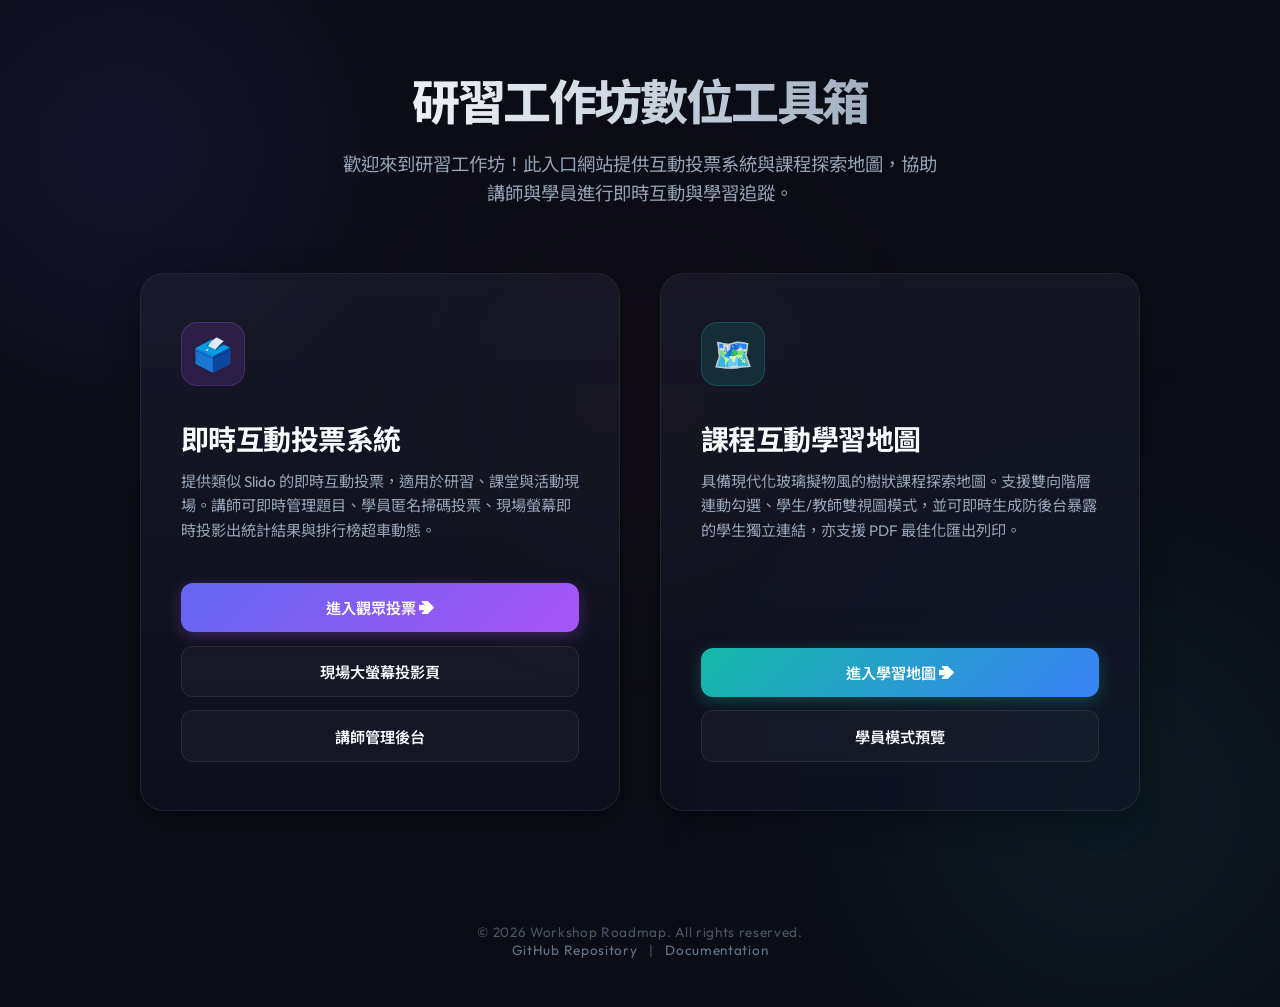
==== index.html @ 25310580 "style: align vote pages (adm, poll, output) with learningmap glassmorphism design" ====
<!DOCTYPE html>
<html lang="zh-TW">
<head>
  <meta charset="UTF-8">
  <meta name="viewport" content="width=device-width, initial-scale=1.0">
  <title>工作坊專案入口網 (Roadmap Portal)</title>
  <meta name="description" content="工作坊專案數位工具箱入口網，包含即時互動投票系統與研習課程學習地圖。">
  
  <!-- Google Fonts: Outfit & Noto Sans TC -->
  <link rel="preconnect" href="https://fonts.googleapis.com">
  <link rel="preconnect" href="https://fonts.gstatic.com" crossorigin>
  <link href="https://fonts.googleapis.com/css2?family=Noto+Sans+TC:wght@400;500;700;800&family=Outfit:wght@400;600;700;800&display=swap" rel="stylesheet">
  
  <!-- Custom Portal CSS -->
  <link rel="stylesheet" href="portal.css">
</head>
<body>

  <!-- Dynamic Animated Background Blobs -->
  <div class="background-blobs">
    <div class="blob blob-1"></div>
    <div class="blob blob-2"></div>
    <div class="blob blob-3"></div>
  </div>

  <main class="container">
    <!-- Header Section -->
    <header>
      <h1 id="portal-title">研習工作坊數位工具箱</h1>
      <p class="subtitle">歡迎來到研習工作坊！此入口網站提供互動投票系統與課程探索地圖，協助講師與學員進行即時互動與學習追蹤。</p>
    </header>

    <!-- Project Cards Grid -->
    <section class="portal-grid" aria-labelledby="portal-title">
      
      <!-- Card 1: Vote Project -->
      <article class="portal-card vote-card" id="card-vote">
        <div class="card-icon">🗳️</div>
        <h2>即時互動投票系統</h2>
        <p>提供類似 Slido 的即時互動投票，適用於研習、課堂與活動現場。講師可即時管理題目、學員匿名掃碼投票、現場螢幕即時投影出統計結果與排行榜超車動態。</p>
        
        <div class="actions">
          <a href="vote/poll/" class="btn btn-primary" id="link-vote-poll">
            進入觀眾投票 ➔
          </a>
          <a href="vote/output/" class="btn btn-secondary" id="link-vote-output">
            現場大螢幕投影頁
          </a>
          <a href="vote/adm/" class="btn btn-secondary" id="link-vote-admin">
            講師管理後台
          </a>
        </div>
      </article>

      <!-- Card 2: Learning Map Project -->
      <article class="portal-card map-card" id="card-learningmap">
        <div class="card-icon">🗺️</div>
        <h2>課程互動學習地圖</h2>
        <p>具備現代化玻璃擬物風的樹狀課程探索地圖。支援雙向階層連動勾選、學生/教師雙視圖模式，並可即時生成防後台暴露的學生獨立連結，亦支援 PDF 最佳化匯出列印。</p>
        
        <div class="actions">
          <a href="learningmap/index.html" class="btn btn-primary" id="link-map-main">
            進入學習地圖 ➔
          </a>
          <a href="learningmap/index.html?view=student" class="btn btn-secondary" id="link-map-student">
            學員模式預覽
          </a>
        </div>
      </article>

    </section>
  </main>

  <!-- Footer Section -->
  <footer>
    <p>© 2026 Workshop Roadmap. All rights reserved.</p>
    <p>
      <a href="https://github.com/panggihsieh/roadmap" target="_blank" rel="noopener noreferrer" id="link-github-repo">GitHub Repository</a>
      |
      <a href="README.md" target="_blank" id="link-readme">Documentation</a>
    </p>
  </footer>

</body>
</html>
---- portal.css ----
/* Reset & Box Sizing */
*, *::before, *::after {
  box-sizing: border-box;
  margin: 0;
  padding: 0;
}

/* Custom Properties / Design Tokens */
:root {
  --font-family: 'Outfit', 'Noto Sans TC', -apple-system, BlinkMacSystemFont, "Segoe UI", Roboto, Helvetica, Arial, sans-serif;
  --bg-color: #0b0c15;
  --card-bg: rgba(18, 20, 38, 0.45);
  --card-border: rgba(255, 255, 255, 0.08);
  --text-primary: #f8fafc;
  --text-secondary: #94a3b8;
  
  --primary-glow: radial-gradient(circle, rgba(139, 92, 246, 0.15) 0%, rgba(0, 0, 0, 0) 70%);
  --secondary-glow: radial-gradient(circle, rgba(20, 184, 166, 0.15) 0%, rgba(0, 0, 0, 0) 70%);
  
  /* Vote Accent */
  --vote-gradient: linear-gradient(135deg, #6366f1 0%, #a855f7 100%);
  --vote-border-hover: rgba(168, 85, 247, 0.4);
  
  /* Learning Map Accent */
  --map-gradient: linear-gradient(135deg, #14b8a6 0%, #3b82f6 100%);
  --map-border-hover: rgba(20, 184, 166, 0.4);
}

/* Base Body Styles */
body {
  font-family: var(--font-family);
  background-color: var(--bg-color);
  color: var(--text-primary);
  min-height: 100vh;
  display: flex;
  flex-direction: column;
  justify-content: space-between;
  overflow-x: hidden;
  position: relative;
}

/* Background Animated Blobs */
.background-blobs {
  position: absolute;
  top: 0;
  left: 0;
  right: 0;
  bottom: 0;
  z-index: -1;
  overflow: hidden;
}

.blob {
  position: absolute;
  border-radius: 50%;
  filter: blur(120px);
  opacity: 0.6;
  animation: float 20s infinite alternate ease-in-out;
}

.blob-1 {
  width: 500px;
  height: 500px;
  background: radial-gradient(circle, rgba(99, 102, 241, 0.25) 0%, rgba(168, 85, 247, 0.05) 70%);
  top: -10%;
  left: -10%;
  animation-duration: 25s;
}

.blob-2 {
  width: 600px;
  height: 600px;
  background: radial-gradient(circle, rgba(20, 184, 166, 0.2) 0%, rgba(59, 130, 246, 0.05) 70%);
  bottom: -10%;
  right: -10%;
  animation-duration: 30s;
  animation-delay: -5s;
}

.blob-3 {
  width: 400px;
  height: 400px;
  background: radial-gradient(circle, rgba(236, 72, 153, 0.15) 0%, rgba(0, 0, 0, 0) 70%);
  top: 40%;
  left: 50%;
  transform: translate(-50%, -50%);
  animation-duration: 20s;
  animation-delay: -10s;
}

@keyframes float {
  0% {
    transform: translate(0, 0) scale(1);
  }
  50% {
    transform: translate(40px, -60px) scale(1.1);
  }
  100% {
    transform: translate(-20px, 30px) scale(0.95);
  }
}

/* Layout Container */
.container {
  max-width: 1200px;
  width: 100%;
  margin: 0 auto;
  padding: 4rem 2rem;
  flex-grow: 1;
  display: flex;
  flex-direction: column;
  justify-content: center;
  align-items: center;
}

/* Header / Title Section */
header {
  text-align: center;
  margin-bottom: 4rem;
  opacity: 0;
  animation: fadeInDown 0.8s forwards ease-out;
}

h1 {
  font-size: 3rem;
  font-weight: 800;
  letter-spacing: -0.05em;
  margin-bottom: 1rem;
  background: linear-gradient(to right, #f8fafc, #cbd5e1, #94a3b8);
  -webkit-background-clip: text;
  -webkit-text-fill-color: transparent;
  background-clip: text;
}

.subtitle {
  font-size: 1.15rem;
  color: var(--text-secondary);
  max-width: 600px;
  margin: 0 auto;
  line-height: 1.6;
}

/* Main Grid Layout */
.portal-grid {
  display: grid;
  grid-template-columns: repeat(2, 1fr);
  gap: 2.5rem;
  width: 100%;
  max-width: 1000px;
  opacity: 0;
  animation: fadeInUp 0.8s 0.2s forwards ease-out;
}

/* Premium Card Design */
.portal-card {
  background: var(--card-bg);
  border: 1px solid var(--card-border);
  border-radius: 24px;
  padding: 3rem 2.5rem;
  display: flex;
  flex-direction: column;
  justify-content: space-between;
  backdrop-filter: blur(20px);
  -webkit-backdrop-filter: blur(20px);
  box-shadow: 0 8px 32px 0 rgba(0, 0, 0, 0.3);
  transition: all 0.4s cubic-bezier(0.16, 1, 0.3, 1);
  position: relative;
  overflow: hidden;
}

.portal-card::before {
  content: '';
  position: absolute;
  top: 0;
  left: 0;
  width: 100%;
  height: 100%;
  background: linear-gradient(180deg, rgba(255, 255, 255, 0.03) 0%, rgba(255, 255, 255, 0) 100%);
  pointer-events: none;
}

/* Card Hover Animations & Shadows */
.portal-card:hover {
  transform: translateY(-6px);
  box-shadow: 0 20px 40px rgba(0, 0, 0, 0.4);
}

.portal-card.vote-card:hover {
  border-color: var(--vote-border-hover);
  box-shadow: 0 0 40px rgba(168, 85, 247, 0.15), 0 20px 40px rgba(0, 0, 0, 0.4);
}

.portal-card.map-card:hover {
  border-color: var(--map-border-hover);
  box-shadow: 0 0 40px rgba(20, 184, 166, 0.15), 0 20px 40px rgba(0, 0, 0, 0.4);
}

/* Card Content Details */
.card-icon {
  width: 64px;
  height: 64px;
  border-radius: 16px;
  display: flex;
  align-items: center;
  justify-content: center;
  font-size: 2rem;
  margin-bottom: 2rem;
  position: relative;
}

.vote-card .card-icon {
  background: rgba(168, 85, 247, 0.15);
  border: 1px solid rgba(168, 85, 247, 0.25);
  color: #c084fc;
}

.map-card .card-icon {
  background: rgba(20, 184, 166, 0.15);
  border: 1px solid rgba(20, 184, 166, 0.25);
  color: #2dd4bf;
}

.portal-card h2 {
  font-size: 1.75rem;
  font-weight: 700;
  margin-bottom: 0.75rem;
  letter-spacing: -0.02em;
}

.portal-card p {
  color: var(--text-secondary);
  font-size: 0.95rem;
  line-height: 1.6;
  margin-bottom: 2.5rem;
}

/* Button & Action Link Styling */
.actions {
  display: flex;
  flex-direction: column;
  gap: 0.85rem;
  margin-top: auto;
}

.btn {
  display: inline-flex;
  align-items: center;
  justify-content: center;
  padding: 0.85rem 1.5rem;
  border-radius: 12px;
  font-size: 0.95rem;
  font-weight: 600;
  text-decoration: none;
  transition: all 0.2s ease-in-out;
  cursor: pointer;
}

/* Primary Button Styling */
.btn-primary {
  color: #fff;
  border: none;
  position: relative;
  overflow: hidden;
}

.vote-card .btn-primary {
  background: var(--vote-gradient);
  box-shadow: 0 4px 15px rgba(168, 85, 247, 0.3);
}

.vote-card .btn-primary:hover {
  box-shadow: 0 6px 20px rgba(168, 85, 247, 0.5);
  transform: translateY(-1px);
}

.map-card .btn-primary {
  background: var(--map-gradient);
  box-shadow: 0 4px 15px rgba(20, 184, 166, 0.3);
}

.map-card .btn-primary:hover {
  box-shadow: 0 6px 20px rgba(20, 184, 166, 0.5);
  transform: translateY(-1px);
}

/* Secondary Button Styling */
.btn-secondary {
  background: rgba(255, 255, 255, 0.03);
  border: 1px solid rgba(255, 255, 255, 0.08);
  color: var(--text-primary);
}

.btn-secondary:hover {
  background: rgba(255, 255, 255, 0.08);
  border-color: rgba(255, 255, 255, 0.15);
  color: #fff;
}

.vote-card .btn-secondary:hover {
  border-color: rgba(168, 85, 247, 0.3);
  color: #e9d5ff;
}

.map-card .btn-secondary:hover {
  border-color: rgba(20, 184, 166, 0.3);
  color: #ccfbf1;
}

/* Footer Section */
footer {
  text-align: center;
  padding: 3rem 1.5rem;
  color: #475569;
  font-size: 0.85rem;
  letter-spacing: 0.05em;
  opacity: 0;
  animation: fadeIn 1s 0.5s forwards ease-in;
}

footer a {
  color: #64748b;
  text-decoration: none;
  margin: 0 0.5rem;
  transition: color 0.2s ease;
}

footer a:hover {
  color: var(--text-secondary);
}

/* Animation Keyframes */
@keyframes fadeInDown {
  from {
    opacity: 0;
    transform: translateY(-20px);
  }
  to {
    opacity: 1;
    transform: translateY(0);
  }
}

@keyframes fadeInUp {
  from {
    opacity: 0;
    transform: translateY(20px);
  }
  to {
    opacity: 1;
    transform: translateY(0);
  }
}

@keyframes fadeIn {
  from { opacity: 0; }
  to { opacity: 1; }
}

/* Responsive Styles */
@media (max-width: 768px) {
  h1 {
    font-size: 2.25rem;
  }
  
  .container {
    padding: 3rem 1.5rem;
  }
  
  .portal-grid {
    grid-template-columns: 1fr;
    gap: 2rem;
  }
  
  .portal-card {
    padding: 2.25rem 1.75rem;
  }
}
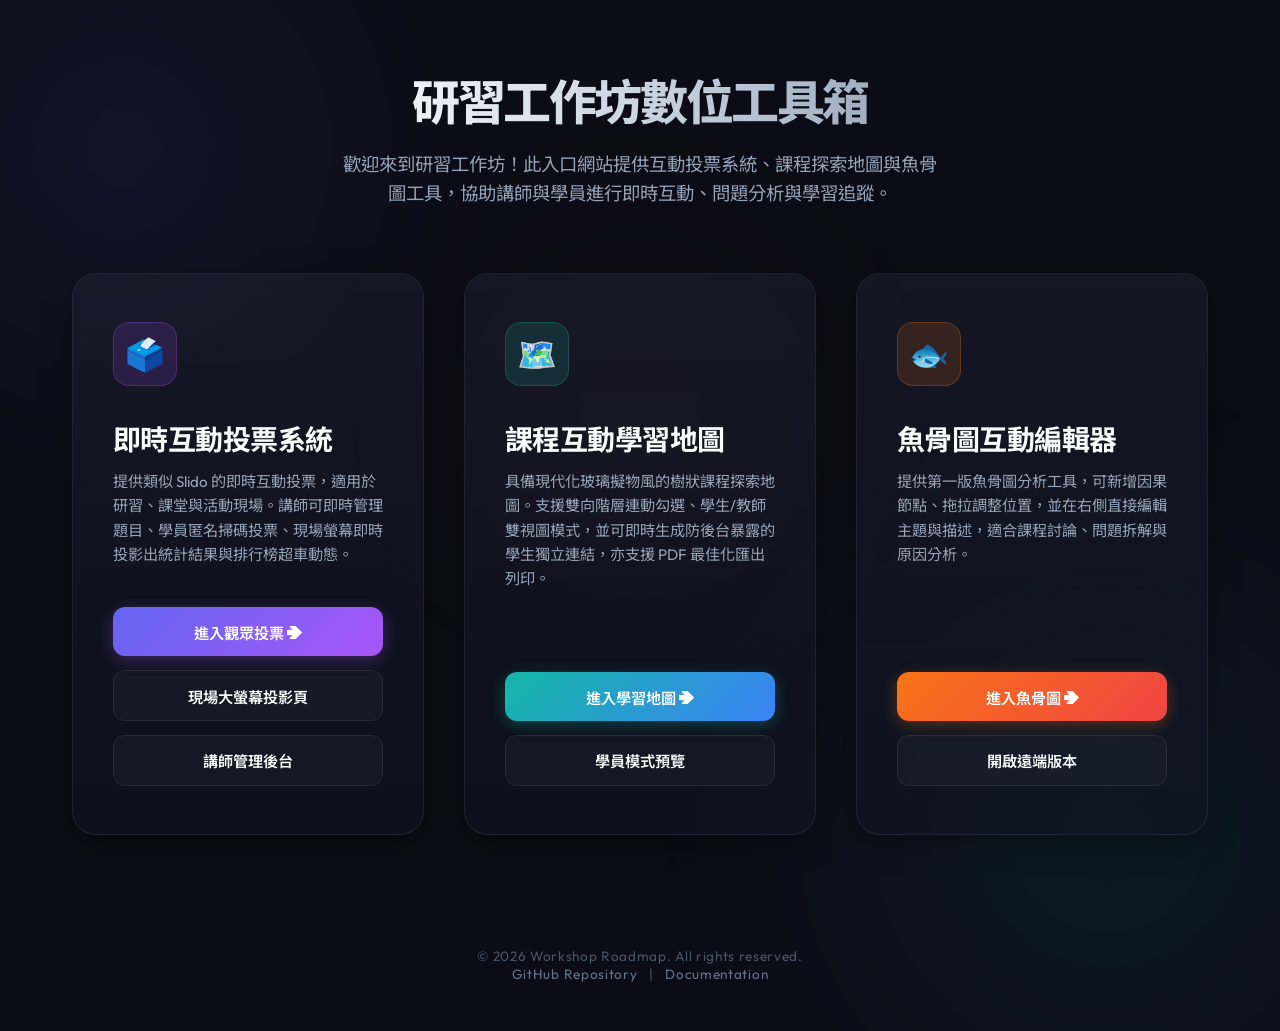
==== commit cba60038: "Add fishbones portal entry" ====
--- a/index.html
+++ b/index.html
@@ -4,7 +4,7 @@
   <meta charset="UTF-8">
   <meta name="viewport" content="width=device-width, initial-scale=1.0">
   <title>工作坊專案入口網 (Roadmap Portal)</title>
-  <meta name="description" content="工作坊專案數位工具箱入口網，包含即時互動投票系統與研習課程學習地圖。">
+  <meta name="description" content="工作坊專案數位工具箱入口網，包含即時互動投票系統、研習課程學習地圖與魚骨圖互動編輯器。">
   
   <!-- Google Fonts: Outfit & Noto Sans TC -->
   <link rel="preconnect" href="https://fonts.googleapis.com">
@@ -27,7 +27,7 @@
     <!-- Header Section -->
     <header>
       <h1 id="portal-title">研習工作坊數位工具箱</h1>
-      <p class="subtitle">歡迎來到研習工作坊！此入口網站提供互動投票系統與課程探索地圖，協助講師與學員進行即時互動與學習追蹤。</p>
+      <p class="subtitle">歡迎來到研習工作坊！此入口網站提供互動投票系統、課程探索地圖與魚骨圖工具，協助講師與學員進行即時互動、問題分析與學習追蹤。</p>
     </header>
 
     <!-- Project Cards Grid -->
@@ -68,6 +68,22 @@
         </div>
       </article>
 
+      <!-- Card 3: Fishbones Project -->
+      <article class="portal-card fishbones-card" id="card-fishbones">
+        <div class="card-icon">🐟</div>
+        <h2>魚骨圖互動編輯器</h2>
+        <p>提供第一版魚骨圖分析工具，可新增因果節點、拖拉調整位置，並在右側直接編輯主題與描述，適合課程討論、問題拆解與原因分析。</p>
+
+        <div class="actions">
+          <a href="fishbones/" class="btn btn-primary" id="link-fishbones-main">
+            進入魚骨圖 ➔
+          </a>
+          <a href="fishbones/?v=deploycheck2" class="btn btn-secondary" id="link-fishbones-remote">
+            開啟遠端版本
+          </a>
+        </div>
+      </article>
+
     </section>
   </main>
 
--- a/portal.css
+++ b/portal.css
@@ -24,6 +24,10 @@
   /* Learning Map Accent */
   --map-gradient: linear-gradient(135deg, #14b8a6 0%, #3b82f6 100%);
   --map-border-hover: rgba(20, 184, 166, 0.4);
+
+  /* Fishbones Accent */
+  --fishbones-gradient: linear-gradient(135deg, #f97316 0%, #ef4444 100%);
+  --fishbones-border-hover: rgba(249, 115, 22, 0.4);
 }
 
 /* Base Body Styles */
@@ -143,10 +147,10 @@
 /* Main Grid Layout */
 .portal-grid {
   display: grid;
-  grid-template-columns: repeat(2, 1fr);
+  grid-template-columns: repeat(3, 1fr);
   gap: 2.5rem;
   width: 100%;
-  max-width: 1000px;
+  max-width: 1320px;
   opacity: 0;
   animation: fadeInUp 0.8s 0.2s forwards ease-out;
 }
@@ -195,6 +199,11 @@
   box-shadow: 0 0 40px rgba(20, 184, 166, 0.15), 0 20px 40px rgba(0, 0, 0, 0.4);
 }
 
+.portal-card.fishbones-card:hover {
+  border-color: var(--fishbones-border-hover);
+  box-shadow: 0 0 40px rgba(249, 115, 22, 0.15), 0 20px 40px rgba(0, 0, 0, 0.4);
+}
+
 /* Card Content Details */
 .card-icon {
   width: 64px;
@@ -220,6 +229,12 @@
   color: #2dd4bf;
 }
 
+.fishbones-card .card-icon {
+  background: rgba(249, 115, 22, 0.15);
+  border: 1px solid rgba(249, 115, 22, 0.25);
+  color: #fb923c;
+}
+
 .portal-card h2 {
   font-size: 1.75rem;
   font-weight: 700;
@@ -283,6 +298,16 @@
   transform: translateY(-1px);
 }
 
+.fishbones-card .btn-primary {
+  background: var(--fishbones-gradient);
+  box-shadow: 0 4px 15px rgba(249, 115, 22, 0.3);
+}
+
+.fishbones-card .btn-primary:hover {
+  box-shadow: 0 6px 20px rgba(249, 115, 22, 0.5);
+  transform: translateY(-1px);
+}
+
 /* Secondary Button Styling */
 .btn-secondary {
   background: rgba(255, 255, 255, 0.03);
@@ -304,6 +329,11 @@
 .map-card .btn-secondary:hover {
   border-color: rgba(20, 184, 166, 0.3);
   color: #ccfbf1;
+}
+
+.fishbones-card .btn-secondary:hover {
+  border-color: rgba(249, 115, 22, 0.3);
+  color: #ffedd5;
 }
 
 /* Footer Section */
@@ -375,3 +405,9 @@
     padding: 2.25rem 1.75rem;
   }
 }
+
+@media (max-width: 1100px) and (min-width: 769px) {
+  .portal-grid {
+    grid-template-columns: repeat(2, 1fr);
+  }
+}
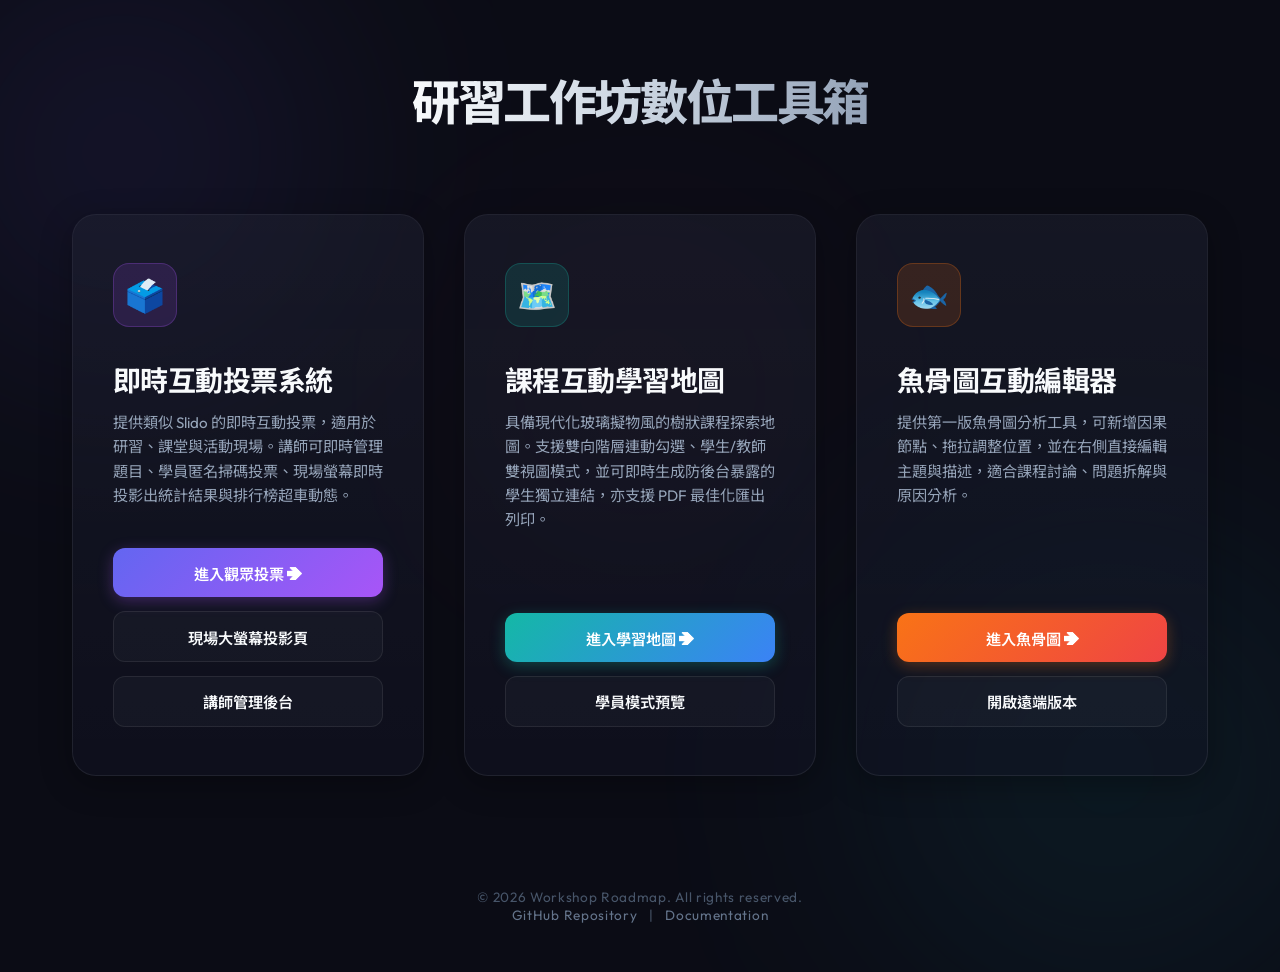
==== commit 77c056ff: "Remove portal intro subtitle" ====
--- a/index.html
+++ b/index.html
@@ -27,7 +27,6 @@
     <!-- Header Section -->
     <header>
       <h1 id="portal-title">研習工作坊數位工具箱</h1>
-      <p class="subtitle">歡迎來到研習工作坊！此入口網站提供互動投票系統、課程探索地圖與魚骨圖工具，協助講師與學員進行即時互動、問題分析與學習追蹤。</p>
     </header>
 
     <!-- Project Cards Grid -->
